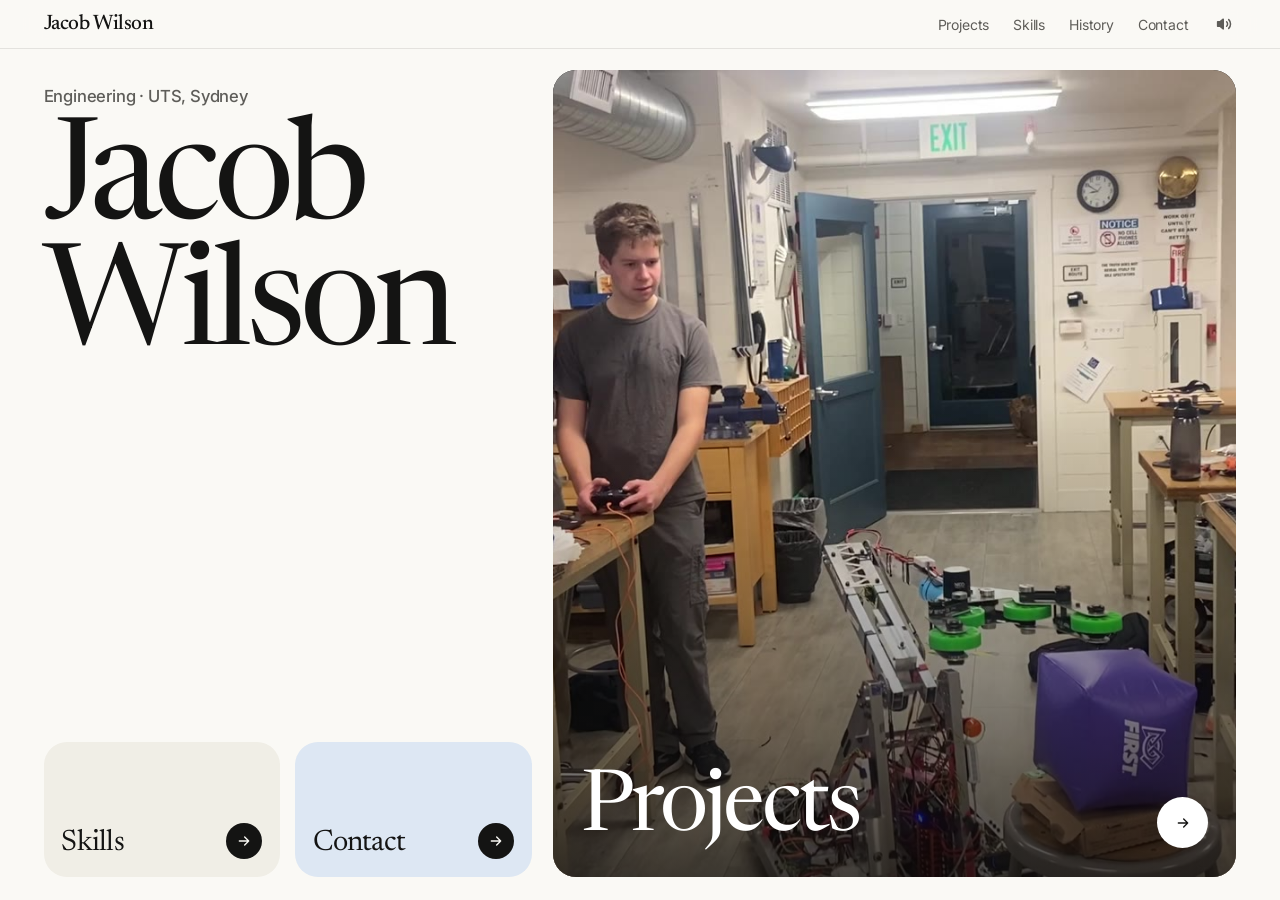
==== site/index.html @ b4e5c7c5 "Preview server revalidates saved files; version-tag stylesheet and script links Co-Authored-By: Clau" ====
<!doctype html>
<html lang="en-AU">
<head>
<meta charset="utf-8">
<meta name="viewport" content="width=device-width, initial-scale=1, viewport-fit=cover">
<title>Jacob Wilson</title>
<meta name="description" content="Engineering student at UTS, Sydney. Robots, mechanisms and software.">
<meta name="theme-color" content="#faf9f5">
<link rel="preconnect" href="https://fonts.googleapis.com">
<link rel="preconnect" href="https://fonts.gstatic.com" crossorigin>
<link rel="stylesheet" href="https://fonts.googleapis.com/css2?family=Inter:wght@400;500;600&family=Newsreader:opsz,wght@6..72,400;6..72,500&display=swap">
<link rel="stylesheet" href="css/site.css?v=4">
<link rel="icon" href="data:image/svg+xml,%3Csvg xmlns='http://www.w3.org/2000/svg' viewBox='0 0 32 32'%3E%3Crect width='32' height='32' rx='8' fill='%23141413'/%3E%3Ccircle cx='16' cy='16' r='5' fill='%23faf9f5'/%3E%3C/svg%3E">
</head>
<body data-page="home">
<a class="skip" href="#main">Skip to content</a>
<header class="nav">
  <div class="nav-bar">
    <a class="brand" href="index.html" data-page="home" aria-label="Jacob Wilson, home"><span class="full">Jacob Wilson</span><span class="short">JW</span></a>
    <nav class="nav-links" aria-label="Main"><a class="nav-link" data-page="projects" href="projects.html">Projects</a><a class="nav-link" data-page="skills" href="skills.html">Skills</a><a class="nav-link" data-page="history" href="history.html">History</a><a class="nav-link" data-page="contact" href="contact.html">Contact</a></nav>
    <button class="icon-btn sound" type="button" aria-label="Click sound"><svg viewBox="0 0 24 24" fill="none" stroke="currentColor" stroke-width="2" stroke-linecap="round" stroke-linejoin="round" aria-hidden="true"><path d="M11 5.5 6.5 9H3.5v6h3l4.5 3.5z" fill="currentColor"/><path class="wave" d="M15.5 9a4.2 4.2 0 0 1 0 6M18.3 6.2a8.2 8.2 0 0 1 0 11.6"/><path class="mute" d="m15.5 9.5 5 5m0-5-5 5"/></svg></button>
  </div>
</header>
<main id="main" class="home">
  <div class="home-text">
    <div>
      <p class="eyebrow" id="kicker"></p>
      <h1 class="home-name" id="name"></h1>
    </div>
    <div class="home-links">
      <a class="mini" data-press href="skills.html"><span>Skills</span><i class="go"></i></a>
      <a class="mini" data-press href="contact.html"><span>Contact</span><i class="go"></i></a>
    </div>
  </div>
  <a class="feature" data-press href="projects.html" aria-label="Projects">
    <span class="feature-media" id="feature-media"></span>
    <span class="feature-label"><span>Projects</span><i class="go"></i></span>
  </a>
</main>
<script src="js/data.js?v=4"></script>
<script src="js/site.js?v=4"></script>
<script src="js/hero.js?v=4"></script>
</body>
</html>
---- site/css/site.css ----
/* =========================================================================
   v4. Apple structure, Anthropic warmth.
   Apple: thin fixed menu bar with a local sub-bar, product tiles, inline looping
          video with a pause control, paddle-nav galleries, pill controls.
   Anthropic: ivory canvas, slate ink, serif display type, hairline-ruled lists,
          soft tinted cards, one clay accent.
   Rules that keep it from ever looking broken:
   - nothing is hidden waiting for an animation; content opacity is never
     animated on load, and every animation ends at the element's normal state
   - only the menu bar uses backdrop-filter, and it is legible without it
   - the menu bar and the project rail are one fixed element
   - media is never cropped unexpectedly: clips sit on a dark frame, contained
   ========================================================================= */
:root {
  --bg: #faf9f5;
  --surface: #ffffff;
  --tint: #f0eee6;
  --tint-2: #e8e6dc;
  --ink: #141413;
  --ink-2: #5e5d59;
  --ink-3: #87867f;
  --line: rgba(20, 20, 19, .1);
  --line-2: rgba(20, 20, 19, .2);
  --clay: #d97757;
  --clay-press: #c6613f;
  --night: #141413;
  --sky: #dde7f3; --oat: #ebe4d6; --olive: #e2e8d6; --fig: #f1dfe6; --peach: #f4dfd3;

  --serif: "Newsreader", "Iowan Old Style", "Palatino Linotype", Georgia, serif;
  --sans: -apple-system, BlinkMacSystemFont, "SF Pro Text", "Inter", "Helvetica Neue", Arial, sans-serif;

  --r-tile: clamp(16px, 1.8vw, 26px);
  --r-media: clamp(12px, 1.4vw, 20px);
  --gut: max(clamp(16px, 3.4vw, 48px), env(safe-area-inset-left, 0px), env(safe-area-inset-right, 0px)); /* clears the notch in landscape */
  --maxw: 1520px;
  --bar: 48px;
  --rail: 0px;
  --chrome: calc(var(--bar) + var(--rail));

  --ease: cubic-bezier(.4, 0, .6, 1);
  --out: cubic-bezier(.16, 1, .3, 1);
  --spring: cubic-bezier(.32, .72, 0, 1);
}
.has-rail { --rail: 52px; --chrome: calc(var(--bar) + var(--rail)); } /* re-derive: a variable set on :root keeps :root's value of --rail */

@media (prefers-reduced-motion: no-preference) { @view-transition { navigation: auto; } }

*, *::before, *::after { box-sizing: border-box; }
html { -webkit-text-size-adjust: 100%; background: var(--bg); scroll-padding-top: calc(var(--chrome) + 16px); }
body {
  margin: 0; min-height: 100svh; padding-top: var(--chrome);
  color: var(--ink); background: var(--bg);
  font-family: var(--sans); font-size: 17px; line-height: 1.5; letter-spacing: -.011em;
  -webkit-font-smoothing: antialiased; -moz-osx-font-smoothing: grayscale; text-rendering: optimizeLegibility;
  -webkit-tap-highlight-color: transparent;
}
img, video { display: block; max-width: 100%; }
a { color: inherit; text-decoration: none; }
button { font: inherit; color: inherit; letter-spacing: inherit; border: 0; background: none; padding: 0; cursor: pointer; }
h1, h2, p, ul, ol, dl, dd, figure { margin: 0; }
ul, ol { padding: 0; list-style: none; }
:focus-visible { outline: 2px solid var(--clay-press); outline-offset: 3px; }
:focus:not(:focus-visible) { outline: none; }
::selection { background: #f0d5c8; }
.sr-only, .skip:not(:focus) { position: absolute; width: 1px; height: 1px; overflow: hidden; clip-path: inset(50%); white-space: nowrap; }
.skip:focus { position: fixed; top: 8px; left: 8px; z-index: 300; padding: 8px 14px; background: var(--ink); color: var(--bg); border-radius: 980px; }
html.lb-open { overflow: hidden; }

/* the page settles into place once; position only, so nothing can be left invisible */
@keyframes settle { from { transform: translateY(10px); } }
main { animation: settle 600ms var(--out); }

/* ---------- type ---------- */
.display { font-family: var(--serif); font-weight: 400; font-size: clamp(44px, 7.2vw, 124px); line-height: .98; letter-spacing: -.032em; text-wrap: balance; }
.eyebrow { display: flex; flex-wrap: wrap; align-items: center; gap: 6px 10px; font-size: 15px; font-weight: 500; color: var(--ink-2); }
.eyebrow span + span::before { content: ""; display: inline-block; width: 3px; height: 3px; border-radius: 50%; background: var(--ink-3); margin-right: 10px; vertical-align: middle; }

/* ---------- controls ---------- */
.btn { display: inline-flex; align-items: center; gap: 6px; min-height: 40px; padding: 8px 18px; border-radius: 980px; background: var(--ink); color: var(--bg); font-size: 15px; font-weight: 500; transition: transform 200ms var(--spring), background-color 200ms var(--ease); touch-action: manipulation; }
.btn svg { width: 14px; height: 14px; }
.btn--quiet { background: var(--tint); color: var(--ink); }
@media (hover: hover) { .btn:hover { background: #30302e; } .btn--quiet:hover { background: var(--tint-2); } }
.icon-btn { width: 40px; height: 40px; flex: none; display: grid; place-items: center; border-radius: 50%; color: var(--ink-2); transition: background-color 200ms var(--ease), color 200ms var(--ease), transform 200ms var(--spring); touch-action: manipulation; }
.icon-btn svg { width: 18px; height: 18px; }
@media (hover: hover) { .icon-btn:hover { background: var(--tint); color: var(--ink); } }
.is-pressed { transform: scale(.97); transition-duration: 80ms !important; }
.icon-btn.is-pressed, .paddle.is-pressed, .lb-btn.is-pressed { transform: scale(.9); }
.go { width: 36px; height: 36px; flex: none; display: grid; place-items: center; border-radius: 50%; background: var(--ink); color: var(--bg); transition: transform 320ms var(--out); }
.go svg { width: 16px; height: 16px; }

/* ---------- menu bar + rail (one fixed element) ---------- */
.nav { position: fixed; inset: 0 0 auto 0; z-index: 100; background: rgba(250, 249, 245, .94); border-bottom: 1px solid var(--line); view-transition-name: nav; }
@supports ((backdrop-filter: blur(1px)) or (-webkit-backdrop-filter: blur(1px))) {
  .nav { background: rgba(250, 249, 245, .8); -webkit-backdrop-filter: saturate(180%) blur(20px); backdrop-filter: saturate(180%) blur(20px); }
}
.nav-bar { height: var(--bar); max-width: calc(var(--maxw) + 2 * var(--gut)); margin: 0 auto; padding: 0 var(--gut); display: flex; align-items: center; gap: 2px; }
.brand { font-family: var(--serif); font-size: 21px; font-weight: 500; letter-spacing: -.02em; line-height: 1; padding: 10px 0; margin-right: auto; white-space: nowrap; transition: opacity 200ms var(--ease), transform 200ms var(--spring); transform-origin: left center; }
.brand .short { display: none; }
@media (hover: hover) { .brand:hover { opacity: .6; } }
.nav-links { display: flex; align-items: center; }
.nav-link { position: relative; padding: 12px 12px; font-size: 14px; color: var(--ink-2); white-space: nowrap; transition: color 200ms var(--ease), transform 200ms var(--spring); }
@media (hover: hover) { .nav-link:hover { color: var(--ink); } }
.nav-link[aria-current="page"] { color: var(--ink); font-weight: 500; }
.nav-link[aria-current="page"]::after { content: ""; position: absolute; left: 12px; right: 12px; bottom: 7px; height: 2px; border-radius: 2px; background: var(--clay); }
.sound { margin-left: 2px; margin-right: -8px; }
.sound .mute { display: none; }
.sound[aria-pressed="false"] .wave { display: none; }
.sound[aria-pressed="false"] .mute { display: inline; }
@media (max-width: 519px) {
  .brand .full { display: none; }
  .brand .short { display: inline; }
  .nav-link { padding: 12px 8px; font-size: 13.5px; }
  .nav-link[aria-current="page"]::after { left: 8px; right: 8px; }
}
@media (max-width: 359px) { .nav-link { padding: 12px 6px; font-size: 13px; } }

.rail { position: relative; height: var(--rail); border-top: 1px solid var(--line); }
.rail-scroll { height: 100%; overflow-x: auto; overflow-y: hidden; scrollbar-width: none; -webkit-overflow-scrolling: touch;
  -webkit-mask-image: linear-gradient(to right, transparent 0, #000 28px, #000 calc(100% - 28px), transparent 100%); mask-image: linear-gradient(to right, transparent 0, #000 28px, #000 calc(100% - 28px), transparent 100%); }
.rail-scroll::-webkit-scrollbar { display: none; }
.rail-list { display: flex; align-items: center; gap: 4px; height: 100%; width: max-content; min-width: 100%; justify-content: center; padding: 0 max(var(--gut), 28px); } /* first and last chips sit clear of the edge fade */
.chip { position: relative; display: block; padding: 7px 14px; border-radius: 980px; font-size: 13.5px; line-height: 1.3; white-space: nowrap; color: var(--ink-2); transition: color 200ms var(--ease), background-color 200ms var(--ease), transform 200ms var(--spring); }
@media (hover: hover) { .chip:hover { color: var(--ink); background: var(--tint); } }
.chip[aria-current] { background: var(--ink); color: var(--bg); }
/* small controls keep their look but get a 44px touch target */
.chip::before, .paddle::before, .icon-btn::before { content: ""; position: absolute; left: 50%; top: 50%; width: max(100%, 44px); height: max(100%, 44px); transform: translate(-50%, -50%); }
.chip::before { width: 100%; }
.icon-btn, .paddle { position: relative; }

/* ---------- home: exactly one screen ---------- */
html:has(body[data-page="home"]) { overflow: hidden; }
body[data-page="home"] { height: 100svh; overflow: hidden; }
.home { height: calc(100svh - var(--chrome)); max-width: calc(var(--maxw) + 2 * var(--gut)); margin: 0 auto; padding: clamp(12px, 2.4vh, 28px) var(--gut) clamp(14px, 2.6vh, 28px); display: grid; grid-template-columns: minmax(0, 5fr) minmax(0, 7fr); grid-template-rows: minmax(0, 1fr); gap: clamp(12px, 1.6vw, 24px); }
.home-text { display: flex; flex-direction: column; justify-content: space-between; gap: 16px; min-height: 0; min-width: 0; }
.home .eyebrow { font-size: clamp(15px, min(1.3vw, 2.4vh), 19px); padding-top: clamp(4px, 1.6vh, 20px); }
.home-name { font-family: var(--serif); font-weight: 400; font-size: clamp(54px, min(11vw, 23svh), 220px); line-height: .9; letter-spacing: -.04em; margin-top: clamp(6px, 1.4vh, 18px); }
.home-name span { display: block; }
.home-links { display: grid; grid-template-columns: 1fr 1fr; gap: clamp(10px, 1.2vw, 16px); }
.mini { display: flex; align-items: flex-end; justify-content: space-between; gap: 10px; min-height: clamp(72px, 15svh, 168px); padding: clamp(14px, 1.4vw, 22px); border-radius: var(--r-tile); background: var(--tint); font-family: var(--serif); font-size: clamp(22px, min(2.3vw, 4.4vh), 38px); line-height: 1; letter-spacing: -.025em; transition: transform 240ms var(--spring), background-color 240ms var(--ease); touch-action: manipulation; }
.mini:nth-child(2) { background: var(--sky); }
@media (hover: hover) { .mini:hover { background: var(--tint-2); } .mini:nth-child(2):hover { background: #cfdcee; } .mini:hover .go, .feature:hover .go { transform: translateX(4px); } }
.feature { position: relative; min-height: 0; border-radius: var(--r-tile); overflow: hidden; background: #1b1b1a; color: #fff; isolation: isolate; transition: transform 240ms var(--spring); touch-action: manipulation; }
.feature-media, .feature-media > * { position: absolute; inset: 0; width: 100%; height: 100%; }
.feature-media > * { object-fit: cover; transition: opacity 900ms var(--ease), transform 1.6s var(--out); }
.feature-media video { opacity: 0; }
.feature-media video.on { opacity: 1; }
@media (hover: hover) { .feature:hover .feature-media > * { transform: scale(1.03); } }
.feature::after { content: ""; position: absolute; inset: 0; z-index: 1; background: linear-gradient(to top, rgba(10, 10, 9, .74) 0%, rgba(10, 10, 9, .2) 38%, rgba(10, 10, 9, 0) 60%); pointer-events: none; }
.feature-label { position: absolute; z-index: 2; left: 0; right: 0; bottom: 0; display: flex; align-items: flex-end; justify-content: space-between; gap: 16px; padding: clamp(18px, 2.2vw, 34px); font-family: var(--serif); font-size: clamp(44px, min(6.6vw, 13vh), 128px); line-height: .9; letter-spacing: -.035em; }
.feature .go { width: clamp(40px, 4vw, 56px); height: clamp(40px, 4vw, 56px); background: #fff; color: var(--ink); }
@media (max-width: 759px), (max-aspect-ratio: 1/1) {
  .home { grid-template-columns: minmax(0, 1fr); grid-template-rows: auto minmax(0, 1fr) auto; }
  .home-text { display: contents; }
  .home-text > div:first-child { order: 1; }
  .feature { order: 2; }
  .home-links { order: 3; }
  .home-name { font-size: clamp(44px, min(17.5vw, 14svh), 150px); }
  .home-name span { display: inline; }
  .mini { min-height: clamp(60px, 11svh, 120px); }
}
@media (max-height: 460px) {
  .home .eyebrow { display: none; }
  .home-name { font-size: clamp(32px, 16svh, 80px); margin-top: 0; }
  .mini { min-height: 48px; }
}

/* ---------- collection (projects, skills) ---------- */
.collection { max-width: calc(var(--maxw) + 2 * var(--gut)); margin: 0 auto; padding: clamp(16px, 2.4vw, 32px) var(--gut) 88px; transition: opacity 120ms var(--ease); }
.collection.is-leaving { opacity: 0; }
@keyframes view-in { from { transform: translateY(var(--enter, 14px)); } }
.collection.is-entering { animation: view-in 520ms var(--out); }

.tiles { display: grid; grid-template-columns: repeat(12, minmax(0, 1fr)); grid-auto-rows: clamp(230px, 27vw, 430px); gap: clamp(10px, 1.2vw, 18px); }
.tile { grid-column: span 4; position: relative; display: flex; flex-direction: column; justify-content: flex-end; border-radius: var(--r-tile); overflow: hidden; isolation: isolate; background: var(--tint); transition: transform 240ms var(--spring); touch-action: manipulation; }
.tiles--projects .tile:nth-child(1), .tiles--projects .tile:nth-child(7) { grid-column: span 8; }
.tiles--projects .tile:nth-child(8), .tiles--projects .tile:nth-child(9), .tiles--skills .tile:nth-child(-n+2) { grid-column: span 6; }
.tile--sky { background: var(--sky); } .tile--oat { background: var(--oat); } .tile--olive { background: var(--olive); } .tile--fig { background: var(--fig); } .tile--clay { background: var(--peach); }
.tile > img, .tile > video { position: absolute; inset: 0; width: 100%; height: 100%; object-fit: cover; z-index: -2; transition: transform 1.2s var(--out), opacity 500ms var(--ease); }
.tile > video { z-index: -1; opacity: 0; }
.tile > video.on { opacity: 1; }
.tile--media { color: #fff; background: #1b1b1a; }
.tile--media::after { content: ""; position: absolute; inset: 0; z-index: -1; background: linear-gradient(to top, rgba(10, 10, 9, .76) 0%, rgba(10, 10, 9, .22) 42%, rgba(10, 10, 9, 0) 64%); }
.tile-body { display: grid; gap: 6px; padding: clamp(16px, 1.8vw, 28px); padding-right: clamp(60px, 5vw, 80px); }
.tile-meta { display: flex; flex-wrap: wrap; gap: 4px 10px; font-size: 13.5px; font-weight: 500; opacity: .8; }
.tile-meta span + span::before { content: "·"; margin-right: 10px; }
.tile-title { font-family: var(--serif); font-size: clamp(26px, 2.7vw, 46px); line-height: 1.02; letter-spacing: -.028em; text-wrap: balance; }
.tile-go { position: absolute; right: clamp(14px, 1.6vw, 24px); bottom: clamp(14px, 1.6vw, 24px); width: 36px; height: 36px; border-radius: 50%; display: grid; place-items: center; background: var(--ink); color: var(--bg); transition: transform 320ms var(--out); }
.tile-go svg { width: 16px; height: 16px; }
.tile--media .tile-go { background: #fff; color: var(--ink); }
@media (hover: hover) { .tile:hover > img, .tile:hover > video { transform: scale(1.04); } .tile:hover .tile-go { transform: translateX(4px); } }
.tile.is-pressed { transform: scale(.985); }
@media (max-width: 999px) {
  .tiles { grid-auto-rows: clamp(220px, 44vw, 380px); }
  .tiles .tile:nth-child(n) { grid-column: span 6; }
  .tiles .tile:nth-child(1) { grid-column: span 12; }
}
@media (max-width: 599px) {
  .tiles { grid-auto-rows: clamp(190px, 60vw, 300px); }
  .tiles .tile:nth-child(n) { grid-column: span 12; }
}

/* one item */
.item-head { margin-bottom: clamp(20px, 2.8vw, 40px); }
.item-head .display { margin-top: 10px; }
.media { position: relative; width: 100%; background: var(--night); border-radius: var(--r-media); overflow: hidden; }
.media video, .media iframe { position: absolute; inset: 0; width: 100%; height: 100%; object-fit: contain; border: 0; }
.media video { cursor: pointer; }
.media--hero { max-width: calc((100svh - var(--chrome) - 64px) * var(--ar, 1.7778)); margin-inline: auto; }
.media-toggle { position: absolute; right: 12px; bottom: 12px; width: 44px; height: 44px; border-radius: 50%; display: grid; place-items: center; background: rgba(250, 249, 245, .9); color: var(--ink); transition: transform 200ms var(--spring), background-color 120ms linear; }
.media-toggle svg { width: 16px; height: 16px; }
@media (hover: hover) { .media-toggle:hover { background: #fff; } }
.media-toggle:active { transform: scale(.9); }
.yt { position: absolute; inset: 0; width: 100%; height: 100%; background: #111 center / cover no-repeat; display: grid; place-items: center; }
.playbadge { width: 56px; height: 56px; border-radius: 50%; display: grid; place-items: center; background: rgba(20, 20, 19, .58); color: #fff; }
.playbadge svg { width: 38%; height: 38%; }
.playbadge--sm { position: absolute; left: 12px; bottom: 12px; width: 34px; height: 34px; }

.item-text--cols { display: grid; grid-template-columns: minmax(0, 1.5fr) minmax(240px, 1fr); gap: clamp(24px, 5vw, 88px); align-items: start; margin-top: clamp(28px, 3.4vw, 52px); }
.item--novideo .item-text--cols { margin-top: 0; }
.prose { max-width: 62ch; font-size: clamp(19px, 1.5vw, 24px); line-height: 1.42; letter-spacing: -.016em; }
.prose p + p { margin-top: .8em; }
.facts { border-top: 1px solid var(--line-2); font-size: 16px; }
.facts > div { display: flex; justify-content: space-between; gap: 20px; padding: 13px 0; border-bottom: 1px solid var(--line); }
.facts dt { color: var(--ink-2); }
.facts dd { text-align: right; font-weight: 500; }
.related { display: flex; flex-wrap: wrap; gap: 8px; }
.item-text > * + * { margin-top: clamp(20px, 2.4vw, 32px); }
.item-text--cols > * + * { margin-top: 0; }
.item-text--cols > .related { grid-column: 1 / -1; }
.soon { font-family: var(--serif); font-style: italic; font-size: clamp(22px, 2vw, 30px); color: var(--ink-3); }

.item-split { display: grid; grid-template-columns: min(clamp(260px, 36vw, 520px), calc((100svh - var(--chrome) - 48px) * var(--ar, .6))) minmax(0, 1fr); gap: clamp(24px, 5vw, 88px); align-items: start; }
.item-split .item-media { position: sticky; top: calc(var(--chrome) + 24px); }
.item-split .display { font-size: clamp(44px, 6vw, 104px); }
@media (max-width: 859px) {
  .item-text--cols { grid-template-columns: minmax(0, 1fr); }
  .item-split { grid-template-columns: minmax(0, 1fr); }
  .item-split .item-media { position: static; order: 2; }
  .item-split .media { max-width: calc(80svh * var(--ar, .6)); margin-inline: auto; }
}

.gallery { margin-top: clamp(40px, 5vw, 80px); }
.rail-x { display: flex; gap: clamp(8px, 1vw, 14px); overflow-x: auto; overscroll-behavior-x: contain; scroll-snap-type: x proximity; scrollbar-width: none; margin: 0 calc(-1 * var(--gut)); padding: 6px var(--gut); scroll-padding: 0 var(--gut); cursor: grab; }
.rail-x::-webkit-scrollbar { display: none; }
.rail-x.dragging { cursor: grabbing; scroll-snap-type: none; }
.shot { position: relative; flex: none; height: min(clamp(220px, 32vw, 460px), calc(86vw / var(--ar, 1.3333))); max-width: 86vw; border-radius: var(--r-media); overflow: hidden; background: var(--tint); scroll-snap-align: start; cursor: zoom-in; transition: transform 240ms var(--spring); touch-action: manipulation; }
.shot img { width: 100%; height: 100%; object-fit: cover; pointer-events: none; -webkit-user-drag: none; transition: transform 1s var(--out); }
@media (hover: hover) { .shot:hover img { transform: scale(1.03); } }
.shot.is-pressed { transform: scale(.98); }
.paddles { display: flex; justify-content: flex-end; gap: 10px; margin-top: 12px; }
.paddle { width: 40px; height: 40px; border-radius: 50%; display: grid; place-items: center; background: var(--tint-2); color: var(--ink); transition: transform 200ms var(--spring), background-color 120ms linear, opacity 200ms; touch-action: manipulation; }
.paddle svg { width: 16px; height: 16px; }
@media (hover: hover) { .paddle:not(:disabled):hover { background: #dcd9cd; } }
.paddle:disabled { opacity: .3; cursor: default; }
.gallery.no-scroll .paddles { display: none; }

.pager { margin-top: clamp(48px, 6vw, 96px); border-top: 1px solid var(--line-2); display: grid; grid-template-columns: 1fr 1fr; }
.pager-link { display: flex; align-items: center; gap: 12px; min-width: 0; padding: clamp(18px, 2.2vw, 30px) 0; font-family: var(--serif); font-size: clamp(20px, 2.3vw, 36px); line-height: 1.1; letter-spacing: -.025em; color: var(--ink-2); transition: color 200ms var(--ease), transform 200ms var(--spring); transform-origin: left center; }
.pager-link span { min-width: 0; overflow: hidden; text-overflow: ellipsis; white-space: nowrap; padding-bottom: .08em; }
.pager-link svg { width: .7em; height: .7em; flex: none; transition: transform 320ms var(--out); }
.pager-link--next { justify-content: flex-end; text-align: right; transform-origin: right center; border-left: 1px solid var(--line); padding-left: 16px; }
.pager-link:not(.pager-link--next) { padding-right: 16px; }
@media (hover: hover) { .pager-link:hover { color: var(--ink); } .pager-link:hover svg { transform: translateX(-4px); } .pager-link--next:hover svg { transform: translateX(4px); } }

/* ---------- full-screen viewer ---------- */
.lb { position: fixed; inset: 0; z-index: 200; background: rgba(15, 15, 14, calc(.98 * var(--dim, 1))); color: #fff; touch-action: pinch-zoom; animation: lb-in 240ms var(--ease); }
.lb[hidden] { display: none; }
@keyframes lb-in { from { opacity: 0; } }
.lb-viewport { position: absolute; inset: 0; overflow: hidden; }
.lb-track { display: flex; height: 100%; will-change: transform; }
.lb-slide { flex: 0 0 100%; min-width: 0; height: 100%; display: grid; place-items: center; padding: 68px max(12px, env(safe-area-inset-right)) 72px max(12px, env(safe-area-inset-left)); }
.lb-slide > * { max-width: 100%; max-height: 100%; min-height: 0; object-fit: contain; border-radius: 10px; user-select: none; -webkit-user-drag: none; }
.lb-btn { position: absolute; width: 44px; height: 44px; border-radius: 50%; display: grid; place-items: center; background: rgba(255, 255, 255, .14); color: #fff; transition: background-color 120ms linear, transform 200ms var(--spring), opacity 200ms; }
.lb-btn svg { width: 18px; height: 18px; }
@media (hover: hover) { .lb-btn:hover { background: rgba(255, 255, 255, .26); } }
.lb-btn:disabled { opacity: .25; cursor: default; }
.lb-btn:focus-visible { outline-color: #fff; outline-offset: -4px; }
.media-toggle:focus-visible { outline-color: var(--ink); outline-offset: -4px; }
.lb-close { top: max(12px, env(safe-area-inset-top)); right: max(12px, env(safe-area-inset-right)); }
.lb-prev, .lb-next { top: 50%; margin-top: -22px; }
.lb-prev { left: max(12px, env(safe-area-inset-left)); } .lb-next { right: max(12px, env(safe-area-inset-right)); }
@media (hover: none) { .lb-prev, .lb-next { display: none; } }
.lb-foot { position: absolute; left: 0; right: 0; bottom: max(18px, env(safe-area-inset-bottom)); display: grid; gap: 10px; justify-items: center; pointer-events: none; }
.lb-cap { font-size: 15px; color: rgba(255, 255, 255, .8); text-align: center; padding: 0 20px; }
.lb-dots { display: flex; gap: 7px; }
.lb-dots i { width: 6px; height: 6px; border-radius: 50%; background: rgba(255, 255, 255, .3); transition: background-color 240ms, transform 320ms var(--spring); }
.lb-dots i.on { background: #fff; transform: scale(1.3); }

/* ---------- history: a pen draws the path as you scroll ---------- */
.hist { max-width: calc(var(--maxw) + 2 * var(--gut)); margin: 0 auto; padding: 0 var(--gut); display: grid; grid-template-columns: minmax(240px, .8fr) minmax(0, 1.7fr); gap: clamp(24px, 5vw, 96px); align-items: start; }
.hist-now { position: sticky; top: calc(var(--chrome) + 12vh); }
.now-when { overflow: hidden; }
.now-when span { display: block; font-family: var(--serif); font-size: clamp(56px, 8.4vw, 168px); line-height: .98; letter-spacing: -.04em; padding-bottom: .06em; text-wrap: balance; }
.now-when span.is-title { font-size: clamp(44px, 5.6vw, 104px); }
@keyframes flip-in { from { transform: translateY(40%); } }
.now-when span.flip { animation: flip-in 520ms var(--out); }
.now-title { margin-top: 8px; font-size: clamp(19px, 1.6vw, 25px); font-weight: 500; color: var(--ink-2); min-height: 1.4em; }
.now-bar { display: flex; gap: 5px; margin-top: 26px; max-width: 320px; }
.now-bar i { flex: 1; height: 3px; border-radius: 2px; background: var(--tint-2); transition: background-color 320ms var(--ease); }
.now-bar i.on { background: var(--clay); }

.tl { position: relative; padding: 14vh 0 26vh; }
.tl-svg { position: absolute; left: 0; top: 0; overflow: visible; pointer-events: none; }
.tl-guide { fill: none; stroke: var(--line-2); stroke-width: 2; stroke-dasharray: .5 9; stroke-linecap: round; }
.tl-ink { fill: none; stroke: var(--clay); stroke-width: 2.5; stroke-linecap: round; }
.tl-pen { fill: var(--bg); stroke: var(--clay); stroke-width: 3; }
.tl-list { position: relative; }
.stop { position: relative; display: flex; margin-bottom: max(88px, 26vh); }
.stop:last-child { margin-bottom: 0; }
.stop[data-side="l"] { padding-left: clamp(64px, 9vw, 150px); }
.stop[data-side="r"] { padding-right: clamp(64px, 9vw, 150px); justify-content: flex-end; }
.stop-dot { position: absolute; top: 50%; width: 16px; height: 16px; margin-top: -8px; border-radius: 50%; background: var(--bg); border: 2px solid var(--ink-3); transition: background-color 240ms var(--ease), border-color 240ms var(--ease), transform 420ms var(--spring); }
.stop[data-side="l"] .stop-dot { left: clamp(20px, 2.6vw, 46px); }
.stop[data-side="r"] .stop-dot { right: clamp(20px, 2.6vw, 46px); }
.stop.on .stop-dot { background: var(--clay); border-color: var(--clay); transform: scale(1.2); }
.tl-card { width: min(100%, 540px); padding: clamp(20px, 2.2vw, 30px); background: var(--surface); border: 1px solid var(--line); border-radius: var(--r-tile); transition: transform 600ms var(--out), border-color 320ms var(--ease), box-shadow 320ms var(--ease); }
.stop:not(.on) .tl-card { transform: scale(.985); }
.stop.on .tl-card { border-color: var(--line-2); box-shadow: 0 18px 40px -24px rgba(20, 20, 19, .28); }
.tl-when { font-size: 14px; font-weight: 500; color: var(--ink-2); margin-bottom: 4px; }
.tl-title { font-family: var(--serif); font-weight: 400; font-size: clamp(28px, 2.6vw, 44px); line-height: 1.04; letter-spacing: -.028em; }
.tl-place { margin-top: 6px; color: var(--ink-2); }
.tl-note { margin-top: 10px; }
.tl-end { position: absolute; left: 50%; bottom: 10vh; width: 8px; height: 8px; margin-left: -4px; border-radius: 50%; background: var(--ink-3); }
@media (max-width: 899px) {
  .hist { grid-template-columns: minmax(0, 1fr); gap: 0; }
  .hist-now { top: calc(var(--chrome) + 10px); z-index: 10; display: flex; align-items: baseline; gap: 12px; padding: 10px 16px; margin-top: 12px; background: var(--surface); border: 1px solid var(--line); border-radius: 16px; box-shadow: 0 10px 30px -18px rgba(20, 20, 19, .35); }
  .now-when { flex: none; max-width: 60%; }
  .now-when span, .now-when span.is-title { font-size: 26px; white-space: nowrap; overflow: hidden; text-overflow: ellipsis; padding-bottom: .1em; }
  .now-title { margin-top: 0; font-size: 15px; min-height: 0; min-width: 0; flex: 1 1 0; white-space: nowrap; overflow: hidden; text-overflow: ellipsis; }
  .now-bar { display: none; }
  .tl { padding-top: 76px; }
  .stop[data-side] { padding: 0 0 0 44px; justify-content: flex-start; }
  .stop[data-side="l"] .stop-dot { left: 2px; right: auto; }
  .stop[data-side="r"] .stop-dot { left: 16px; right: auto; }
  .tl-end { left: 6px; margin-left: 0; }
}

/* ---------- contact ---------- */
.contact { max-width: 1280px; margin: 0 auto; min-height: calc(100svh - var(--chrome)); padding: clamp(24px, 5vh, 64px) var(--gut) 64px; display: grid; grid-template-columns: minmax(220px, 440px) minmax(0, 1fr); gap: clamp(28px, 6vw, 104px); align-items: center; }
.headshot { border-radius: var(--r-tile); overflow: hidden; background: var(--oat); aspect-ratio: 4 / 5; }
.headshot img { width: 100%; height: 100%; object-fit: cover; }
.headshot.is-empty { display: grid; place-items: center; }
.headshot.is-empty::after { content: "JW"; font-family: var(--serif); font-size: clamp(56px, 8vw, 120px); letter-spacing: -.04em; color: rgba(20, 20, 19, .26); }
.contact .display { font-size: clamp(44px, 6.4vw, 108px); margin-bottom: clamp(20px, 3vw, 40px); }
.list { border-top: 1px solid var(--line-2); max-width: 640px; }
.list li { border-bottom: 1px solid var(--line); }
.row-wrap { display: flex; align-items: center; gap: 8px; }
.row { flex: 1; min-width: 0; min-height: 64px; display: flex; align-items: center; justify-content: space-between; gap: 16px; padding: 14px 0; font-size: clamp(19px, 1.6vw, 24px); font-weight: 500; letter-spacing: -.018em; transition: padding 320ms var(--out), transform 200ms var(--spring); transform-origin: left center; }
.row > span { min-width: 0; overflow: hidden; text-overflow: ellipsis; white-space: nowrap; }
.row .go { width: 36px; height: 36px; background: var(--tint); color: var(--ink); transition: background-color 200ms var(--ease), color 200ms var(--ease); }
@media (hover: hover) { .row:hover { padding-left: 8px; } .row:hover .go { background: var(--ink); color: var(--bg); } }
.row.is-pressed { transform: scale(.985); }
.copy { background: var(--tint); color: var(--ink); width: 36px; height: 36px; }
.copy svg { width: 15px; height: 15px; }
.copy.done { background: var(--clay); color: #fff; }
@media (max-width: 759px) {
  .contact { grid-template-columns: minmax(0, 1fr); gap: 24px; min-height: 0; padding-top: 24px; align-items: start; }
  .headshot { width: min(46vw, 200px); }
}

/* phones: a long title wraps to two lines instead of losing its year */
@media (max-width: 599px) {
  .pager-link { align-items: flex-start; }
  .pager-link span { white-space: normal; display: -webkit-box; -webkit-box-orient: vertical; -webkit-line-clamp: 2; overflow-wrap: anywhere; }
  .pager-link svg { margin-top: .2em; }
}

@media (prefers-reduced-motion: reduce) {
  *, *::before, *::after { animation: none !important; transition-duration: 1ms !important; scroll-behavior: auto !important; }
}
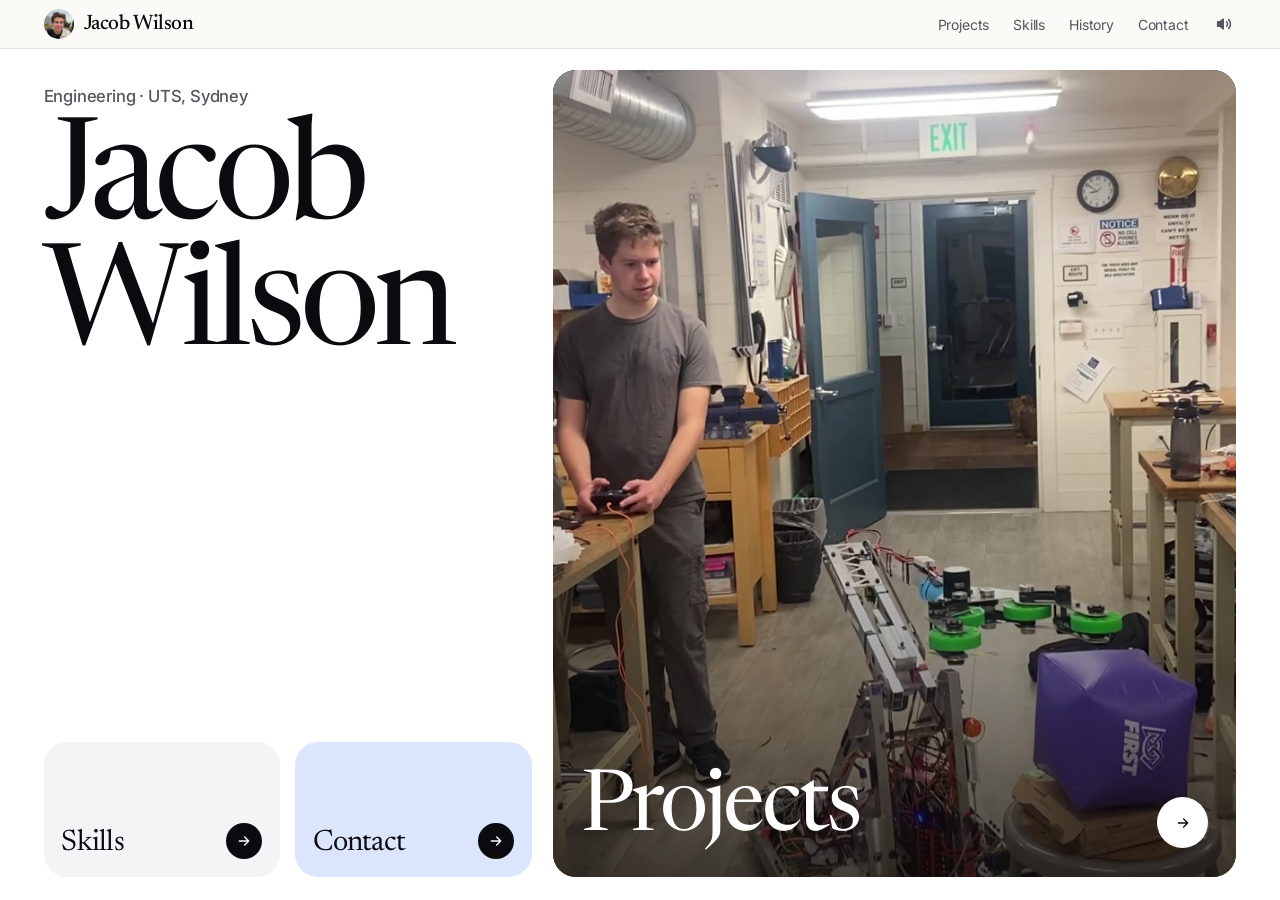
==== commit f8df639b: "Deploy setup: Caddy image for Railway, CI checks, current site version Co-Authored-By: Claude Opus 5" ====
--- a/site/index.html
+++ b/site/index.html
@@ -5,18 +5,18 @@
 <meta name="viewport" content="width=device-width, initial-scale=1, viewport-fit=cover">
 <title>Jacob Wilson</title>
 <meta name="description" content="Engineering student at UTS, Sydney. Robots, mechanisms and software.">
-<meta name="theme-color" content="#faf9f5">
+<meta name="theme-color" content="#ffffff">
 <link rel="preconnect" href="https://fonts.googleapis.com">
 <link rel="preconnect" href="https://fonts.gstatic.com" crossorigin>
 <link rel="stylesheet" href="https://fonts.googleapis.com/css2?family=Inter:wght@400;500;600&family=Newsreader:opsz,wght@6..72,400;6..72,500&display=swap">
-<link rel="stylesheet" href="css/site.css?v=4">
+<link rel="stylesheet" href="css/site.css?v=6">
 <link rel="icon" href="data:image/svg+xml,%3Csvg xmlns='http://www.w3.org/2000/svg' viewBox='0 0 32 32'%3E%3Crect width='32' height='32' rx='8' fill='%23141413'/%3E%3Ccircle cx='16' cy='16' r='5' fill='%23faf9f5'/%3E%3C/svg%3E">
 </head>
 <body data-page="home">
 <a class="skip" href="#main">Skip to content</a>
 <header class="nav">
   <div class="nav-bar">
-    <a class="brand" href="index.html" data-page="home" aria-label="Jacob Wilson, home"><span class="full">Jacob Wilson</span><span class="short">JW</span></a>
+    <a class="brand" href="index.html" data-page="home" aria-label="Jacob Wilson, home"><img class="pfp" src="assets/profile/pfp.jpg" alt="" width="30" height="30"><span class="full">Jacob Wilson</span><span class="short">JW</span></a>
     <nav class="nav-links" aria-label="Main"><a class="nav-link" data-page="projects" href="projects.html">Projects</a><a class="nav-link" data-page="skills" href="skills.html">Skills</a><a class="nav-link" data-page="history" href="history.html">History</a><a class="nav-link" data-page="contact" href="contact.html">Contact</a></nav>
     <button class="icon-btn sound" type="button" aria-label="Click sound"><svg viewBox="0 0 24 24" fill="none" stroke="currentColor" stroke-width="2" stroke-linecap="round" stroke-linejoin="round" aria-hidden="true"><path d="M11 5.5 6.5 9H3.5v6h3l4.5 3.5z" fill="currentColor"/><path class="wave" d="M15.5 9a4.2 4.2 0 0 1 0 6M18.3 6.2a8.2 8.2 0 0 1 0 11.6"/><path class="mute" d="m15.5 9.5 5 5m0-5-5 5"/></svg></button>
   </div>
--- a/site/css/site.css
+++ b/site/css/site.css
@@ -12,19 +12,19 @@
    - media is never cropped unexpectedly: clips sit on a dark frame, contained
    ========================================================================= */
 :root {
-  --bg: #faf9f5;
+  --bg: #ffffff;
   --surface: #ffffff;
-  --tint: #f0eee6;
-  --tint-2: #e8e6dc;
-  --ink: #141413;
-  --ink-2: #5e5d59;
-  --ink-3: #87867f;
-  --line: rgba(20, 20, 19, .1);
-  --line-2: rgba(20, 20, 19, .2);
-  --clay: #d97757;
-  --clay-press: #c6613f;
-  --night: #141413;
-  --sky: #dde7f3; --oat: #ebe4d6; --olive: #e2e8d6; --fig: #f1dfe6; --peach: #f4dfd3;
+  --tint: #f4f4f7;
+  --tint-2: #e9e9ef;
+  --ink: #0a0a0f;
+  --ink-2: #55555f;
+  --ink-3: #8a8a96;
+  --line: rgba(10, 10, 15, .1);
+  --line-2: rgba(10, 10, 15, .2);
+  --clay: #7c3aed;
+  --clay-press: #6d28d9;
+  --night: #0a0a0f;
+  --sky: #dbe6fd; --oat: #f1f1f5; --olive: #e3e9fb; --fig: #ebe2fc; --peach: #e8defb;
 
   --serif: "Newsreader", "Iowan Old Style", "Palatino Linotype", Georgia, serif;
   --sans: -apple-system, BlinkMacSystemFont, "SF Pro Text", "Inter", "Helvetica Neue", Arial, sans-serif;
@@ -61,7 +61,7 @@
 ul, ol { padding: 0; list-style: none; }
 :focus-visible { outline: 2px solid var(--clay-press); outline-offset: 3px; }
 :focus:not(:focus-visible) { outline: none; }
-::selection { background: #f0d5c8; }
+::selection { background: #dccbfa; }
 .sr-only, .skip:not(:focus) { position: absolute; width: 1px; height: 1px; overflow: hidden; clip-path: inset(50%); white-space: nowrap; }
 .skip:focus { position: fixed; top: 8px; left: 8px; z-index: 300; padding: 8px 14px; background: var(--ink); color: var(--bg); border-radius: 980px; }
 html.lb-open { overflow: hidden; }
@@ -79,7 +79,7 @@
 .btn { display: inline-flex; align-items: center; gap: 6px; min-height: 40px; padding: 8px 18px; border-radius: 980px; background: var(--ink); color: var(--bg); font-size: 15px; font-weight: 500; transition: transform 200ms var(--spring), background-color 200ms var(--ease); touch-action: manipulation; }
 .btn svg { width: 14px; height: 14px; }
 .btn--quiet { background: var(--tint); color: var(--ink); }
-@media (hover: hover) { .btn:hover { background: #30302e; } .btn--quiet:hover { background: var(--tint-2); } }
+@media (hover: hover) { .btn:hover { background: #2a2a36; } .btn--quiet:hover { background: var(--tint-2); } }
 .icon-btn { width: 40px; height: 40px; flex: none; display: grid; place-items: center; border-radius: 50%; color: var(--ink-2); transition: background-color 200ms var(--ease), color 200ms var(--ease), transform 200ms var(--spring); touch-action: manipulation; }
 .icon-btn svg { width: 18px; height: 18px; }
 @media (hover: hover) { .icon-btn:hover { background: var(--tint); color: var(--ink); } }
@@ -95,6 +95,8 @@
 }
 .nav-bar { height: var(--bar); max-width: calc(var(--maxw) + 2 * var(--gut)); margin: 0 auto; padding: 0 var(--gut); display: flex; align-items: center; gap: 2px; }
 .brand { font-family: var(--serif); font-size: 21px; font-weight: 500; letter-spacing: -.02em; line-height: 1; padding: 10px 0; margin-right: auto; white-space: nowrap; transition: opacity 200ms var(--ease), transform 200ms var(--spring); transform-origin: left center; }
+.brand { display: inline-flex; align-items: center; gap: 10px; }
+.brand .pfp { width: 30px; height: 30px; border-radius: 50%; object-fit: cover; flex: none; }
 .brand .short { display: none; }
 @media (hover: hover) { .brand:hover { opacity: .6; } }
 .nav-links { display: flex; align-items: center; }
@@ -138,8 +140,8 @@
 .home-links { display: grid; grid-template-columns: 1fr 1fr; gap: clamp(10px, 1.2vw, 16px); }
 .mini { display: flex; align-items: flex-end; justify-content: space-between; gap: 10px; min-height: clamp(72px, 15svh, 168px); padding: clamp(14px, 1.4vw, 22px); border-radius: var(--r-tile); background: var(--tint); font-family: var(--serif); font-size: clamp(22px, min(2.3vw, 4.4vh), 38px); line-height: 1; letter-spacing: -.025em; transition: transform 240ms var(--spring), background-color 240ms var(--ease); touch-action: manipulation; }
 .mini:nth-child(2) { background: var(--sky); }
-@media (hover: hover) { .mini:hover { background: var(--tint-2); } .mini:nth-child(2):hover { background: #cfdcee; } .mini:hover .go, .feature:hover .go { transform: translateX(4px); } }
-.feature { position: relative; min-height: 0; border-radius: var(--r-tile); overflow: hidden; background: #1b1b1a; color: #fff; isolation: isolate; transition: transform 240ms var(--spring); touch-action: manipulation; }
+@media (hover: hover) { .mini:hover { background: var(--tint-2); } .mini:nth-child(2):hover { background: #c6d6fa; } .mini:hover .go, .feature:hover .go { transform: translateX(4px); } }
+.feature { position: relative; min-height: 0; border-radius: var(--r-tile); overflow: hidden; background: #0f0f16; color: #fff; isolation: isolate; transition: transform 240ms var(--spring); touch-action: manipulation; }
 .feature-media, .feature-media > * { position: absolute; inset: 0; width: 100%; height: 100%; }
 .feature-media > * { object-fit: cover; transition: opacity 900ms var(--ease), transform 1.6s var(--out); }
 .feature-media video { opacity: 0; }
@@ -178,7 +180,7 @@
 .tile > img, .tile > video { position: absolute; inset: 0; width: 100%; height: 100%; object-fit: cover; z-index: -2; transition: transform 1.2s var(--out), opacity 500ms var(--ease); }
 .tile > video { z-index: -1; opacity: 0; }
 .tile > video.on { opacity: 1; }
-.tile--media { color: #fff; background: #1b1b1a; }
+.tile--media { color: #fff; background: #0f0f16; }
 .tile--media::after { content: ""; position: absolute; inset: 0; z-index: -1; background: linear-gradient(to top, rgba(10, 10, 9, .76) 0%, rgba(10, 10, 9, .22) 42%, rgba(10, 10, 9, 0) 64%); }
 .tile-body { display: grid; gap: 6px; padding: clamp(16px, 1.8vw, 28px); padding-right: clamp(60px, 5vw, 80px); }
 .tile-meta { display: flex; flex-wrap: wrap; gap: 4px 10px; font-size: 13.5px; font-weight: 500; opacity: .8; }
@@ -187,7 +189,7 @@
 .tile-go { position: absolute; right: clamp(14px, 1.6vw, 24px); bottom: clamp(14px, 1.6vw, 24px); width: 36px; height: 36px; border-radius: 50%; display: grid; place-items: center; background: var(--ink); color: var(--bg); transition: transform 320ms var(--out); }
 .tile-go svg { width: 16px; height: 16px; }
 .tile--media .tile-go { background: #fff; color: var(--ink); }
-@media (hover: hover) { .tile:hover > img, .tile:hover > video { transform: scale(1.04); } .tile:hover .tile-go { transform: translateX(4px); } }
+@media (hover: hover) { .tile:hover { transform: scale(1.025); z-index: 2; } .tile:hover > img, .tile:hover > video { transform: scale(1.04); } .tile:hover .tile-go { transform: translateX(4px); } }
 .tile.is-pressed { transform: scale(.985); }
 @media (max-width: 999px) {
   .tiles { grid-auto-rows: clamp(220px, 44vw, 380px); }
@@ -250,7 +252,7 @@
 .paddles { display: flex; justify-content: flex-end; gap: 10px; margin-top: 12px; }
 .paddle { width: 40px; height: 40px; border-radius: 50%; display: grid; place-items: center; background: var(--tint-2); color: var(--ink); transition: transform 200ms var(--spring), background-color 120ms linear, opacity 200ms; touch-action: manipulation; }
 .paddle svg { width: 16px; height: 16px; }
-@media (hover: hover) { .paddle:not(:disabled):hover { background: #dcd9cd; } }
+@media (hover: hover) { .paddle:not(:disabled):hover { background: #dcdce6; } }
 .paddle:disabled { opacity: .3; cursor: default; }
 .gallery.no-scroll .paddles { display: none; }
 
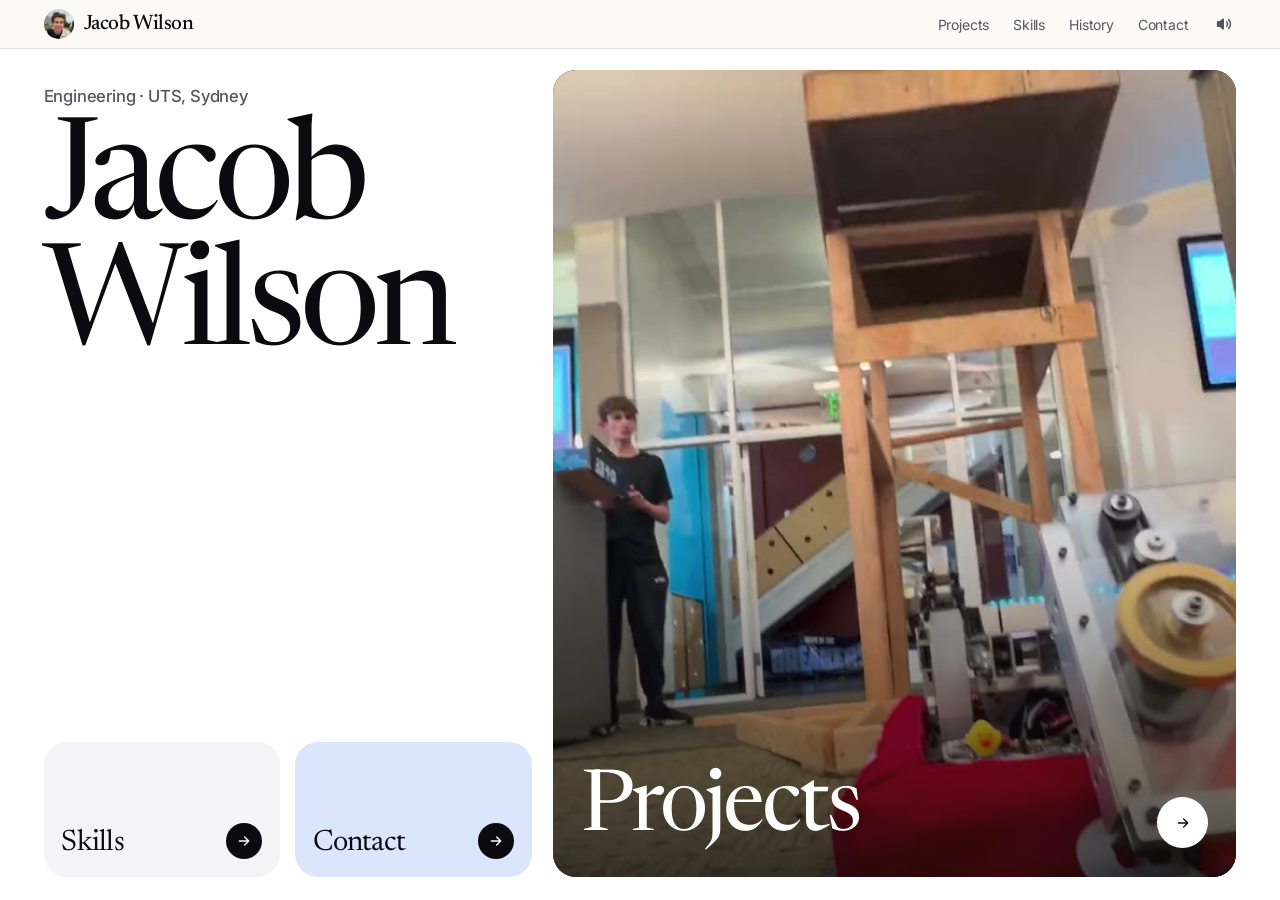
==== commit 546d819c: "Home: 45 s hero reel in the Projects tile One square loop cut from 17 picked shots across FIRST 2022" ====
--- a/site/index.html
+++ b/site/index.html
@@ -9,7 +9,7 @@
 <link rel="preconnect" href="https://fonts.googleapis.com">
 <link rel="preconnect" href="https://fonts.gstatic.com" crossorigin>
 <link rel="stylesheet" href="https://fonts.googleapis.com/css2?family=Inter:wght@400;500;600&family=Newsreader:opsz,wght@6..72,400;6..72,500&display=swap">
-<link rel="stylesheet" href="css/site.css?v=6">
+<link rel="stylesheet" href="css/site.css?v=10">
 <link rel="icon" href="data:image/svg+xml,%3Csvg xmlns='http://www.w3.org/2000/svg' viewBox='0 0 32 32'%3E%3Crect width='32' height='32' rx='8' fill='%23141413'/%3E%3Ccircle cx='16' cy='16' r='5' fill='%23faf9f5'/%3E%3C/svg%3E">
 </head>
 <body data-page="home">
@@ -37,7 +37,7 @@
     <span class="feature-label"><span>Projects</span><i class="go"></i></span>
   </a>
 </main>
-<script src="js/data.js?v=4"></script>
+<script src="js/data.js?v=18"></script>
 <script src="js/site.js?v=4"></script>
 <script src="js/hero.js?v=4"></script>
 </body>
--- a/site/css/site.css
+++ b/site/css/site.css
@@ -174,8 +174,8 @@
 
 .tiles { display: grid; grid-template-columns: repeat(12, minmax(0, 1fr)); grid-auto-rows: clamp(230px, 27vw, 430px); gap: clamp(10px, 1.2vw, 18px); }
 .tile { grid-column: span 4; position: relative; display: flex; flex-direction: column; justify-content: flex-end; border-radius: var(--r-tile); overflow: hidden; isolation: isolate; background: var(--tint); transition: transform 240ms var(--spring); touch-action: manipulation; }
-.tiles--projects .tile:nth-child(1), .tiles--projects .tile:nth-child(7) { grid-column: span 8; }
-.tiles--projects .tile:nth-child(8), .tiles--projects .tile:nth-child(9), .tiles--skills .tile:nth-child(-n+2) { grid-column: span 6; }
+.tiles--projects .tile:nth-child(2), .tiles--projects .tile:nth-child(3), .tiles--projects .tile:nth-child(6) { grid-column: span 8; }
+.tiles--skills .tile:nth-child(-n+2) { grid-column: span 6; }
 .tile--sky { background: var(--sky); } .tile--oat { background: var(--oat); } .tile--olive { background: var(--olive); } .tile--fig { background: var(--fig); } .tile--clay { background: var(--peach); }
 .tile > img, .tile > video { position: absolute; inset: 0; width: 100%; height: 100%; object-fit: cover; z-index: -2; transition: transform 1.2s var(--out), opacity 500ms var(--ease); }
 .tile > video { z-index: -1; opacity: 0; }
@@ -188,6 +188,8 @@
 .tile-title { font-family: var(--serif); font-size: clamp(26px, 2.7vw, 46px); line-height: 1.02; letter-spacing: -.028em; text-wrap: balance; }
 .tile-go { position: absolute; right: clamp(14px, 1.6vw, 24px); bottom: clamp(14px, 1.6vw, 24px); width: 36px; height: 36px; border-radius: 50%; display: grid; place-items: center; background: var(--ink); color: var(--bg); transition: transform 320ms var(--out); }
 .tile-go svg { width: 16px; height: 16px; }
+.tile > .tile-logo { position: absolute; left: 10%; right: 10%; top: 0; bottom: 38%; width: 80%; height: 62%; object-fit: contain; z-index: -1; pointer-events: none; }
+.tile--media > .tile-logo { z-index: 0; filter: brightness(0) invert(1) drop-shadow(0 2px 14px rgba(0, 0, 0, .45)); }
 .tile--media .tile-go { background: #fff; color: var(--ink); }
 @media (hover: hover) { .tile:hover { transform: scale(1.025); z-index: 2; } .tile:hover > img, .tile:hover > video { transform: scale(1.04); } .tile:hover .tile-go { transform: translateX(4px); } }
 .tile.is-pressed { transform: scale(.985); }
@@ -208,6 +210,7 @@
 .media video, .media iframe { position: absolute; inset: 0; width: 100%; height: 100%; object-fit: contain; border: 0; }
 .media video { cursor: pointer; }
 .media--hero { max-width: calc((100svh - var(--chrome) - 64px) * var(--ar, 1.7778)); margin-inline: auto; }
+.media--wide { max-width: none; }
 .media-toggle { position: absolute; right: 12px; bottom: 12px; width: 44px; height: 44px; border-radius: 50%; display: grid; place-items: center; background: rgba(250, 249, 245, .9); color: var(--ink); transition: transform 200ms var(--spring), background-color 120ms linear; }
 .media-toggle svg { width: 16px; height: 16px; }
 @media (hover: hover) { .media-toggle:hover { background: #fff; } }
@@ -232,15 +235,23 @@
 .soon { font-family: var(--serif); font-style: italic; font-size: clamp(22px, 2vw, 30px); color: var(--ink-3); }
 
 .item-split { display: grid; grid-template-columns: min(clamp(260px, 36vw, 520px), calc((100svh - var(--chrome) - 48px) * var(--ar, .6))) minmax(0, 1fr); gap: clamp(24px, 5vw, 88px); align-items: start; }
+.item--split-big .item-split { grid-template-columns: min(clamp(300px, 54vw, 860px), calc((100svh - var(--chrome) - 48px) * var(--ar, 1))) minmax(280px, 1fr); }
 .item-split .item-media { position: sticky; top: calc(var(--chrome) + 24px); }
 .item-split .display { font-size: clamp(44px, 6vw, 104px); }
 @media (max-width: 859px) {
   .item-text--cols { grid-template-columns: minmax(0, 1fr); }
-  .item-split { grid-template-columns: minmax(0, 1fr); }
+  .item-split, .item--split-big .item-split { grid-template-columns: minmax(0, 1fr); }
   .item-split .item-media { position: static; order: 2; }
   .item-split .media { max-width: calc(80svh * var(--ar, .6)); margin-inline: auto; }
 }
 
+.collage { display: grid; grid-template-columns: repeat(3, minmax(0, 1fr)); gap: clamp(8px, 1vw, 14px); }
+/* studio shots on white: each sits on a soft grey card and multiplies into it, so the
+   photo's white turns into the card colour and only the shadow and reflection stay */
+.collage .shot { height: auto; max-width: none; width: 100%; background: var(--tint); isolation: isolate; }
+.collage .shot img { mix-blend-mode: multiply; }
+.collage + .item-text--cols { margin-top: clamp(28px, 3.4vw, 52px); }
+@media (max-width: 599px) { .collage { grid-template-columns: minmax(0, 1fr); } }
 .gallery { margin-top: clamp(40px, 5vw, 80px); }
 .rail-x { display: flex; gap: clamp(8px, 1vw, 14px); overflow-x: auto; overscroll-behavior-x: contain; scroll-snap-type: x proximity; scrollbar-width: none; margin: 0 calc(-1 * var(--gut)); padding: 6px var(--gut); scroll-padding: 0 var(--gut); cursor: grab; }
 .rail-x::-webkit-scrollbar { display: none; }
@@ -370,3 +381,95 @@
 @media (prefers-reduced-motion: reduce) {
   *, *::before, *::after { animation: none !important; transition-duration: 1ms !important; scroll-behavior: auto !important; }
 }
+
+/* ---------- live panel (Acacia Financial) ---------- */
+.live { --up: #15803d; --dn: #c2410c; display: grid; gap: clamp(10px, 1.2vw, 16px); margin-bottom: clamp(36px, 4.4vw, 68px); }
+.live-head { display: flex; align-items: center; gap: 10px; font-size: 15px; font-weight: 500; color: var(--ink-2); }
+.live-dot { width: 8px; height: 8px; border-radius: 50%; background: var(--ink-3); }
+.live.is-on .live-dot { background: #16a34a; }
+@media (prefers-reduced-motion: no-preference) { .live.is-on .live-dot { animation: live-pulse 2s var(--ease) infinite; } }
+@keyframes live-pulse { 0% { box-shadow: 0 0 0 0 rgba(22, 163, 74, .45); } 70%, 100% { box-shadow: 0 0 0 7px rgba(22, 163, 74, 0); } }
+.live-stats { display: grid; grid-template-columns: 1fr 1fr; gap: inherit; }
+.stat, .live-card, .wmini { background: var(--tint); border-radius: var(--r-tile); }
+.stat { padding: clamp(18px, 2vw, 28px); }
+.stat-k, .live-q, .ro-k { font-size: 15px; font-weight: 500; color: var(--ink-2); }
+.stat-v { margin-top: 6px; font-family: var(--serif); font-size: clamp(40px, 5.4vw, 84px); line-height: 1; letter-spacing: -.03em; font-variant-numeric: tabular-nums; }
+.live-card { margin: 0; padding: clamp(18px, 2vw, 28px); min-width: 0; }
+.card-top { display: flex; flex-wrap: wrap; align-items: center; justify-content: space-between; gap: 10px 16px; }
+.live-q { color: var(--ink); font-size: clamp(16px, 1.3vw, 19px); }
+.card-tools { display: flex; align-items: center; gap: 8px; }
+.seg { display: inline-flex; padding: 3px; border-radius: 980px; background: var(--tint-2); }
+.seg button, .chip-btn { position: relative; min-height: 32px; padding: 5px 14px; border-radius: 980px; font-size: 13.5px; font-weight: 500; color: var(--ink-2); transition: background-color 200ms var(--ease), color 200ms var(--ease), transform 200ms var(--spring); touch-action: manipulation; }
+.seg button[aria-pressed="true"] { background: var(--surface); color: var(--ink); box-shadow: 0 1px 3px rgba(10, 10, 15, .12); }
+.chip-btn { background: var(--ink); color: var(--bg); }
+.seg button::before, .chip-btn::before { content: ""; position: absolute; inset: -6px -2px; }
+@media (hover: hover) { .seg button:not([aria-pressed="true"]):hover { color: var(--ink); } }
+.readouts { display: grid; grid-template-columns: repeat(3, minmax(0, 1fr)); gap: 12px 20px; margin: 16px 0 12px; }
+.readouts--bank { grid-template-columns: repeat(2, minmax(0, max-content)); column-gap: clamp(24px, 4vw, 56px); }
+.ro-k { font-size: 13.5px; }
+.ro-v { margin-top: 2px; font-family: var(--serif); font-size: clamp(24px, 2.6vw, 40px); line-height: 1.05; letter-spacing: -.025em; font-variant-numeric: tabular-nums; white-space: nowrap; }
+.ro-d { margin-top: 3px; min-height: 1.3em; font-size: 13.5px; color: var(--ink-3); font-variant-numeric: tabular-nums; }
+.is-up { color: var(--up); } .is-dn { color: var(--dn); }
+.plot { position: relative; touch-action: pan-y; cursor: crosshair; user-select: none; -webkit-user-select: none; }
+.plot--market { height: clamp(220px, 30vw, 380px); }
+.plot--bank { height: clamp(200px, 24vw, 320px); }
+.plot .chart { position: absolute; inset: 0; width: 100%; height: 100%; overflow: visible; }
+.chart .g { stroke: var(--line); stroke-width: 1; }
+.chart .axis { fill: var(--ink-3); font-size: 12px; font-family: var(--sans); font-variant-numeric: tabular-nums; }
+.chart .strike { stroke: var(--ink-2); stroke-width: 1; stroke-dasharray: 4 4; }
+.chart .strike-label { fill: var(--ink-2); font-size: 12px; font-weight: 500; font-family: var(--sans); }
+.chart .fill-up { fill: var(--up); opacity: .1; }
+.chart .fill-dn { fill: var(--dn); opacity: .1; }
+.chart .line { fill: none; stroke: var(--ink); stroke-width: 2.25; stroke-linejoin: round; stroke-linecap: round; }
+.chart .line--bank { stroke: var(--clay); }
+.chart .line--mini { stroke-width: 1.5; vector-effect: non-scaling-stroke; }
+.chart .head { fill: var(--ink); }
+.chart .head--bank { fill: var(--clay); }
+.chart .head-halo { fill: var(--ink); opacity: .12; }
+@media (prefers-reduced-motion: no-preference) { .chart .head-halo { animation: halo 1.6s var(--ease) infinite; transform-box: fill-box; transform-origin: center; } }
+@keyframes halo { 0% { transform: scale(.5); opacity: .25; } 100% { transform: scale(1.6); opacity: 0; } }
+.chart .bk-top { stop-color: var(--clay); stop-opacity: .2; }
+.chart .bk-bot { stop-color: var(--clay); stop-opacity: 0; }
+.chart .buy-rule { stroke: var(--clay); stroke-width: 1.5; stroke-dasharray: 2 3; }
+.chart .buy-dot { fill: var(--clay); stroke: var(--tint); stroke-width: 3; }
+.chart .buy-label { fill: var(--clay); font-size: 12px; font-weight: 600; font-family: var(--sans); }
+.chart .cross { stroke: var(--ink-2); stroke-width: 1; }
+.chart .cross-dot { fill: var(--surface); stroke: var(--ink); stroke-width: 2; }
+.tip { position: absolute; top: -6px; transform: translate(-50%, -100%); padding: 4px 10px; border-radius: 980px; background: var(--ink); color: var(--bg); font-size: 12.5px; font-weight: 500; white-space: nowrap; pointer-events: none; font-variant-numeric: tabular-nums; }
+.chart-x { display: flex; justify-content: space-between; align-items: center; gap: 12px; margin-top: 10px; padding-right: 70px; font-size: 13px; color: var(--ink-3); font-variant-numeric: tabular-nums; }
+.legend { display: inline-flex; align-items: center; gap: 6px; }
+.readouts--market { grid-template-columns: minmax(0, 1.4fr) minmax(0, 1fr) minmax(0, 1fr); align-items: end; }
+.ro--hero .ro-v { font-size: clamp(52px, 6.4vw, 96px); line-height: .95; letter-spacing: -.035em; }
+.ro--hero .ro-d { color: var(--ink-2); font-weight: 500; }
+.ro--small .ro-v { font-size: clamp(20px, 2vw, 30px); }
+.key { display: inline-block; width: 14px; height: 0; border-top: 2.5px solid var(--ink); border-radius: 2px; margin-right: 6px; vertical-align: middle; }
+.key--btc { border-top: 2px dashed var(--ink-3); }
+.legend { flex-wrap: wrap; justify-content: center; gap: 4px 14px; }
+.legend > span { display: inline-flex; align-items: center; gap: 6px; }
+.legend .key { margin-right: 0; }
+.chart .line--btc { stroke: var(--ink-3); stroke-width: 1.5; stroke-dasharray: 5 4; opacity: .9; }
+.chart .head--btc { fill: var(--ink-3); }
+.chart .g--mid { stroke: var(--line-2); stroke-dasharray: 4 4; }
+.chart .axis--strike { fill: var(--ink-2); font-weight: 600; }
+.chart .cross-dot--btc { fill: var(--ink-3); stroke: var(--surface); stroke-width: 1.5; }
+.chart-x--market { padding-left: 42px; padding-right: 78px; }
+.buy-key { width: 8px; height: 8px; border-radius: 50%; background: var(--clay); }
+.live-recent { display: grid; grid-template-columns: repeat(4, minmax(0, 1fr)); gap: inherit; }
+.wmini { display: block; width: 100%; padding: 14px 16px 12px; text-align: left; transition: transform 240ms var(--spring), box-shadow 200ms var(--ease), background-color 200ms var(--ease); touch-action: manipulation; }
+@media (hover: hover) { .wmini:hover { background: var(--tint-2); } }
+.wmini[aria-pressed="true"] { box-shadow: inset 0 0 0 2px var(--ink); }
+.wmini-plot { position: relative; display: block; }
+.wmini svg { display: block; width: 100%; height: 56px; overflow: visible; }
+.mini-buy { position: absolute; width: 9px; height: 9px; margin: -4.5px 0 0 -4.5px; border-radius: 50%; background: var(--clay); box-shadow: 0 0 0 2px var(--tint); }
+.wmini-cap { display: flex; justify-content: space-between; margin-top: 8px; font-size: 13px; color: var(--ink-3); font-variant-numeric: tabular-nums; }
+.wmini-cap span + span { font-weight: 600; }
+@media (max-width: 599px) {
+  .live-recent { grid-template-columns: repeat(2, minmax(0, 1fr)); }
+  .stat-v { font-size: clamp(34px, 10vw, 48px); }
+  .readouts { grid-template-columns: repeat(2, minmax(0, 1fr)); }
+  .readouts--market { grid-template-columns: 1fr 1fr; }
+  .readouts--market .ro--hero { grid-column: 1 / -1; }
+  .chart-x, .chart-x--market { padding: 0; }
+  .chart-x--market .legend { order: 3; flex-basis: 100%; }
+  .chart-x--market { flex-wrap: wrap; }
+}
